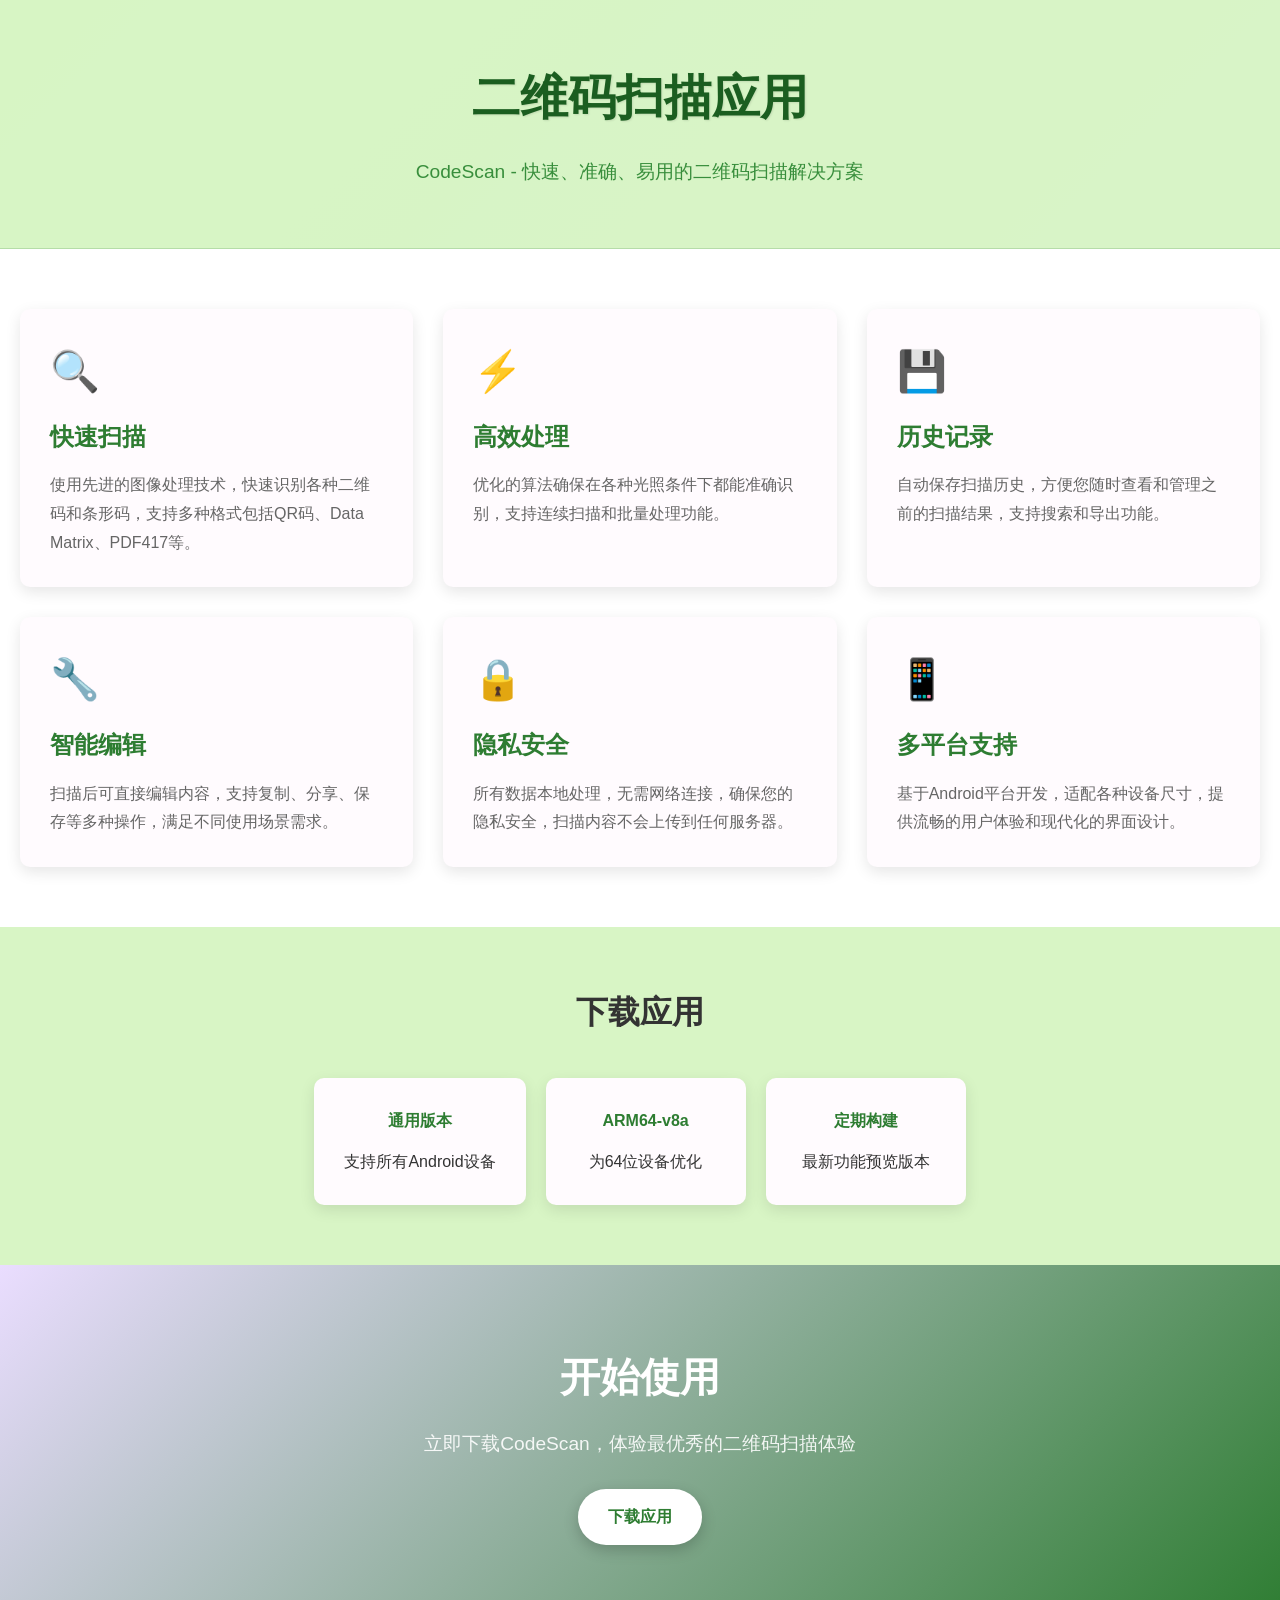
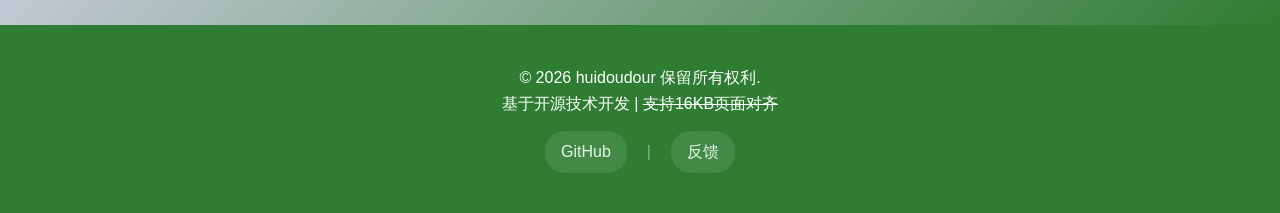
==== docs/index.html @ 85e7364e "04211723-文档变更" ====
<!DOCTYPE html>
<html lang="zh-CN">
<head>
    <meta charset="UTF-8">
    <meta name="viewport" content="width=device-width, initial-scale=1.0">
    <title>CodeScan - 二维码扫描应用</title>
    <link rel="icon" type="image/svg+xml" href="icon.svg">
    <link rel="alternate icon" type="image/png" href="ic_launcher_transparent.png">
    <style>
        * {
            margin: 0;
            padding: 0;
            box-sizing: border-box;
        }

        body {
            font-family: 'Segoe UI', Tahoma, Geneva, Verdana, sans-serif;
            line-height: 1.6;
            color: #333;
            background: linear-gradient(135deg, #D8F5C5 0%, #EADDFF 100%);
            min-height: 100vh;
        }

        .container {
            max-width: 1200px;
            margin: 0 auto;
            padding: 20px;
        }

        header {
            text-align: center;
            padding: 60px 20px;
            background: rgba(216, 245, 197, 0.9);
            border-bottom: 1px solid rgba(46, 125, 50, 0.2);
        }

        h1 {
            font-size: 3rem;
            margin-bottom: 20px;
            color: #1B5E20;
            text-shadow: 1px 1px 2px rgba(0,0,0,0.1);
        }

        .subtitle {
            font-size: 1.2rem;
            color: #388E3C;
            max-width: 600px;
            margin: 0 auto;
        }

        .features {
            display: grid;
            grid-template-columns: repeat(auto-fit, minmax(300px, 1fr));
            gap: 30px;
            padding: 60px 20px;
            background: white;
        }

        .feature-card {
            background: #FFFBFE;
            padding: 30px;
            border-radius: 10px;
            box-shadow: 0 5px 15px rgba(0,0,0,0.1);
            transition: transform 0.3s ease;
        }

        .feature-card:hover {
            transform: translateY(-5px);
        }

        .feature-card h3 {
            color: #2E7D32;
            margin-bottom: 15px;
            font-size: 1.5rem;
        }

        .feature-card p {
            color: #666;
            line-height: 1.8;
        }

        .feature-icon {
            font-size: 2.5rem;
            margin-bottom: 15px;
            display: block;
        }

        .cta-section {
            text-align: center;
            padding: 80px 20px;
            background: linear-gradient(135deg, #EADDFF 0%, #2E7D32 100%);
            color: white;
        }

        .cta-section h2 {
            font-size: 2.5rem;
            margin-bottom: 20px;
        }

        .cta-section p {
            font-size: 1.2rem;
            margin-bottom: 30px;
            opacity: 0.9;
        }

        .btn {
            display: inline-block;
            background: #fff;
            color: #2E7D32;
            padding: 15px 30px;
            text-decoration: none;
            border-radius: 50px;
            font-weight: bold;
            transition: all 0.3s ease;
            box-shadow: 0 5px 15px rgba(0,0,0,0.2);
        }

        .btn:hover {
            transform: translateY(-3px);
            box-shadow: 0 8px 25px rgba(0,0,0,0.3);
        }

        .download-section {
            padding: 60px 20px;
            background: #D8F5C5;
        }

        .download-section h2 {
            text-align: center;
            margin-bottom: 40px;
            color: #333;
            font-size: 2rem;
        }

        .download-options {
            display: flex;
            justify-content: center;
            gap: 20px;
            flex-wrap: wrap;
        }

        .download-option {
            background: #FFFBFE;
            padding: 30px;
            border-radius: 10px;
            box-shadow: 0 5px 15px rgba(0,0,0,0.1);
            text-align: center;
            min-width: 200px;
        }

        .download-option h4 {
            margin-bottom: 15px;
            color: #2E7D32;
        }

        footer {
            text-align: center;
            padding: 40px 20px;
            background: #2E7D32;
            color: white;
        }
        
        .footer-links {
            display: flex;
            justify-content: center;
            align-items: center;
            gap: 20px;
            margin-top: 15px;
        }
        
        .footer-link {
            color: #E8F5E9;
            text-decoration: none;
            padding: 8px 16px;
            border-radius: 20px;
            transition: all 0.3s ease;
            background: rgba(255, 255, 255, 0.1);
        }
        
        .footer-link:hover {
            background: rgba(255, 255, 255, 0.2);
            color: #FFFFFF;
            transform: translateY(-2px);
            box-shadow: 0 4px 8px rgba(0, 0, 0, 0.2);
        }
        
        .link-separator {
            color: #A5D6A7;
            opacity: 0.7;
        }

        @media (max-width: 768px) {
            h1 {
                font-size: 2rem;
            }
            
            .features {
                grid-template-columns: 1fr;
            }
            
            .download-options {
                flex-direction: column;
                align-items: center;
            }
        }
    </style>
</head>
<body>
    <header>
        <h1>二维码扫描应用</h1>
        <p class="subtitle">CodeScan - 快速、准确、易用的二维码扫描解决方案</p>
    </header>

    <section class="features">
        <div class="feature-card">
            <span class="feature-icon">🔍</span>
            <h3>快速扫描</h3>
            <p>使用先进的图像处理技术，快速识别各种二维码和条形码，支持多种格式包括QR码、Data Matrix、PDF417等。</p>
        </div>

        <div class="feature-card">
            <span class="feature-icon">⚡</span>
            <h3>高效处理</h3>
            <p>优化的算法确保在各种光照条件下都能准确识别，支持连续扫描和批量处理功能。</p>
        </div>

        <div class="feature-card">
            <span class="feature-icon">💾</span>
            <h3>历史记录</h3>
            <p>自动保存扫描历史，方便您随时查看和管理之前的扫描结果，支持搜索和导出功能。</p>
        </div>

        <div class="feature-card">
            <span class="feature-icon">🔧</span>
            <h3>智能编辑</h3>
            <p>扫描后可直接编辑内容，支持复制、分享、保存等多种操作，满足不同使用场景需求。</p>
        </div>

        <div class="feature-card">
            <span class="feature-icon">🔒</span>
            <h3>隐私安全</h3>
            <p>所有数据本地处理，无需网络连接，确保您的隐私安全，扫描内容不会上传到任何服务器。</p>
        </div>

        <div class="feature-card">
            <span class="feature-icon">📱</span>
            <h3>多平台支持</h3>
            <p>基于Android平台开发，适配各种设备尺寸，提供流畅的用户体验和现代化的界面设计。</p>
        </div>
    </section>

    <section class="download-section">
        <h2>下载应用</h2>
        <div class="download-options">
            <div class="download-option">
                <h4>通用版本</h4>
                <p>支持所有Android设备</p>
            </div>
            <div class="download-option">
                <h4>ARM64-v8a</h4>
                <p>为64位设备优化</p>
            </div>
            <div class="download-option">
                <h4>定期构建</h4>
                <p>最新功能预览版本</p>
            </div>
        </div>
    </section>

    <section class="cta-section">
        <h2>开始使用</h2>
        <p>立即下载CodeScan，体验最优秀的二维码扫描体验</p>
        <a href="https://github.com/huidoudour/CodeScan/releases" class="btn">下载应用</a>
    </section>

    <footer>
        <p>&copy; 2026 huidoudour 保留所有权利.</p>
        <p>基于开源技术开发 | <del>支持16KB页面对齐</del></p>
        <div class="footer-links">
            <a href="https://github.com/huidoudour" class="footer-link">GitHub</a>
            <span class="link-separator">|</span>
            <a href="https://github.com/huidoudour/CodeScan/issues" class="footer-link">反馈</a>
        </div>
    </footer>
</body>
</html>
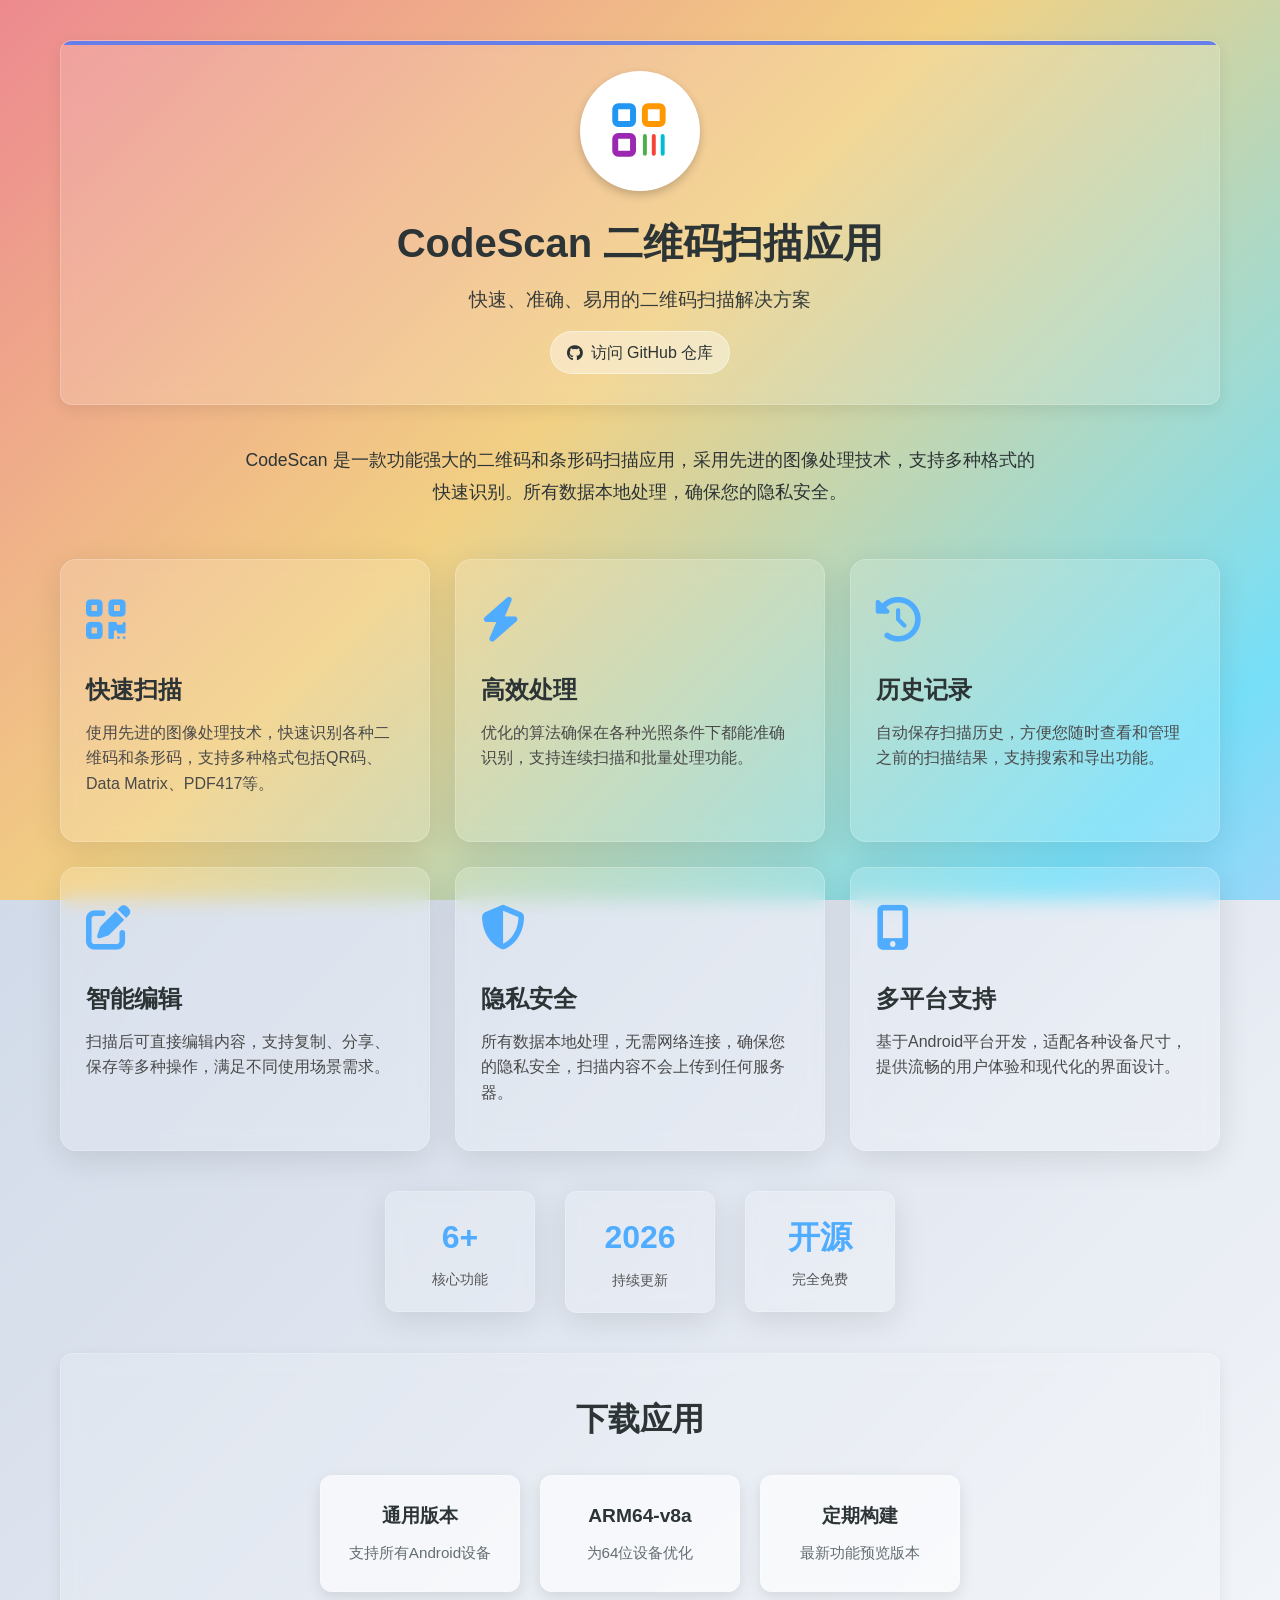
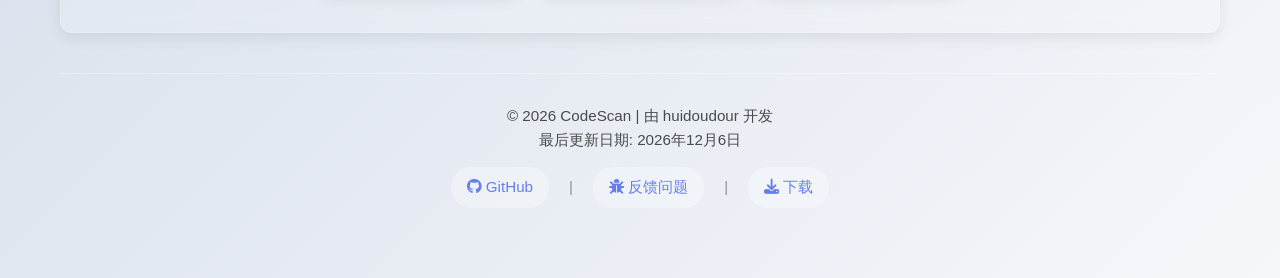
==== commit d6117588: "05022156-多彩图标，美化HTML" ====
--- a/docs/index.html
+++ b/docs/index.html
@@ -3,284 +3,135 @@
 <head>
     <meta charset="UTF-8">
     <meta name="viewport" content="width=device-width, initial-scale=1.0">
+    <meta http-equiv="Cache-Control" content="no-cache, no-store, must-revalidate">
+    <meta http-equiv="Pragma" content="no-cache">
+    <meta http-equiv="Expires" content="0">
     <title>CodeScan - 二维码扫描应用</title>
     <link rel="icon" type="image/svg+xml" href="icon.svg">
     <link rel="alternate icon" type="image/png" href="ic_launcher_transparent.png">
-    <style>
-        * {
-            margin: 0;
-            padding: 0;
-            box-sizing: border-box;
-        }
-
-        body {
-            font-family: 'Segoe UI', Tahoma, Geneva, Verdana, sans-serif;
-            line-height: 1.6;
-            color: #333;
-            background: linear-gradient(135deg, #D8F5C5 0%, #EADDFF 100%);
-            min-height: 100vh;
-        }
-
-        .container {
-            max-width: 1200px;
-            margin: 0 auto;
-            padding: 20px;
-        }
-
-        header {
-            text-align: center;
-            padding: 60px 20px;
-            background: rgba(216, 245, 197, 0.9);
-            border-bottom: 1px solid rgba(46, 125, 50, 0.2);
-        }
-
-        h1 {
-            font-size: 3rem;
-            margin-bottom: 20px;
-            color: #1B5E20;
-            text-shadow: 1px 1px 2px rgba(0,0,0,0.1);
-        }
-
-        .subtitle {
-            font-size: 1.2rem;
-            color: #388E3C;
-            max-width: 600px;
-            margin: 0 auto;
-        }
-
-        .features {
-            display: grid;
-            grid-template-columns: repeat(auto-fit, minmax(300px, 1fr));
-            gap: 30px;
-            padding: 60px 20px;
-            background: white;
-        }
-
-        .feature-card {
-            background: #FFFBFE;
-            padding: 30px;
-            border-radius: 10px;
-            box-shadow: 0 5px 15px rgba(0,0,0,0.1);
-            transition: transform 0.3s ease;
-        }
-
-        .feature-card:hover {
-            transform: translateY(-5px);
-        }
-
-        .feature-card h3 {
-            color: #2E7D32;
-            margin-bottom: 15px;
-            font-size: 1.5rem;
-        }
-
-        .feature-card p {
-            color: #666;
-            line-height: 1.8;
-        }
-
-        .feature-icon {
-            font-size: 2.5rem;
-            margin-bottom: 15px;
-            display: block;
-        }
-
-        .cta-section {
-            text-align: center;
-            padding: 80px 20px;
-            background: linear-gradient(135deg, #EADDFF 0%, #2E7D32 100%);
-            color: white;
-        }
-
-        .cta-section h2 {
-            font-size: 2.5rem;
-            margin-bottom: 20px;
-        }
-
-        .cta-section p {
-            font-size: 1.2rem;
-            margin-bottom: 30px;
-            opacity: 0.9;
-        }
-
-        .btn {
-            display: inline-block;
-            background: #fff;
-            color: #2E7D32;
-            padding: 15px 30px;
-            text-decoration: none;
-            border-radius: 50px;
-            font-weight: bold;
-            transition: all 0.3s ease;
-            box-shadow: 0 5px 15px rgba(0,0,0,0.2);
-        }
-
-        .btn:hover {
-            transform: translateY(-3px);
-            box-shadow: 0 8px 25px rgba(0,0,0,0.3);
-        }
-
-        .download-section {
-            padding: 60px 20px;
-            background: #D8F5C5;
-        }
-
-        .download-section h2 {
-            text-align: center;
-            margin-bottom: 40px;
-            color: #333;
-            font-size: 2rem;
-        }
-
-        .download-options {
-            display: flex;
-            justify-content: center;
-            gap: 20px;
-            flex-wrap: wrap;
-        }
-
-        .download-option {
-            background: #FFFBFE;
-            padding: 30px;
-            border-radius: 10px;
-            box-shadow: 0 5px 15px rgba(0,0,0,0.1);
-            text-align: center;
-            min-width: 200px;
-        }
-
-        .download-option h4 {
-            margin-bottom: 15px;
-            color: #2E7D32;
-        }
-
-        footer {
-            text-align: center;
-            padding: 40px 20px;
-            background: #2E7D32;
-            color: white;
-        }
-        
-        .footer-links {
-            display: flex;
-            justify-content: center;
-            align-items: center;
-            gap: 20px;
-            margin-top: 15px;
-        }
-        
-        .footer-link {
-            color: #E8F5E9;
-            text-decoration: none;
-            padding: 8px 16px;
-            border-radius: 20px;
-            transition: all 0.3s ease;
-            background: rgba(255, 255, 255, 0.1);
-        }
-        
-        .footer-link:hover {
-            background: rgba(255, 255, 255, 0.2);
-            color: #FFFFFF;
-            transform: translateY(-2px);
-            box-shadow: 0 4px 8px rgba(0, 0, 0, 0.2);
-        }
-        
-        .link-separator {
-            color: #A5D6A7;
-            opacity: 0.7;
-        }
-
-        @media (max-width: 768px) {
-            h1 {
-                font-size: 2rem;
-            }
-            
-            .features {
-                grid-template-columns: 1fr;
-            }
-            
-            .download-options {
-                flex-direction: column;
-                align-items: center;
-            }
-        }
-    </style>
+    <link href="https://fonts.googleapis.com/css2?family=Poppins:wght@300;400;600&display=swap" rel="stylesheet">
+    <link rel="stylesheet" href="https://cdnjs.cloudflare.com/ajax/libs/font-awesome/6.4.0/css/all.min.css">
+    <link rel="stylesheet" href="./css/style.css?v=20260502">
 </head>
 <body>
-    <header>
-        <h1>二维码扫描应用</h1>
-        <p class="subtitle">CodeScan - 快速、准确、易用的二维码扫描解决方案</p>
-    </header>
+    <div class="container">
+        <header>
+            <div class="app-icon">
+                <img src="icon.svg" alt="CodeScan Icon" onerror="this.src='./ic_icon.svg'; this.onerror=null;">
+            </div>
+            <h1>CodeScan 二维码扫描应用</h1>
+            <p class="subtitle">快速、准确、易用的二维码扫描解决方案</p>
+            <a href="https://github.com/huidoudour/CodeScan" target="_blank" class="github-link">
+                <i class="fab fa-github"></i> 访问 GitHub 仓库
+            </a>
+        </header>
 
-    <section class="features">
-        <div class="feature-card">
-            <span class="feature-icon">🔍</span>
-            <h3>快速扫描</h3>
-            <p>使用先进的图像处理技术，快速识别各种二维码和条形码，支持多种格式包括QR码、Data Matrix、PDF417等。</p>
+        <section class="intro">
+            <p>CodeScan 是一款功能强大的二维码和条形码扫描应用，采用先进的图像处理技术，支持多种格式的快速识别。所有数据本地处理，确保您的隐私安全。</p>
+        </section>
+
+        <div class="features-grid">
+            <div class="feature-card">
+                <div class="feature-icon">
+                    <i class="fas fa-qrcode"></i>
+                </div>
+                <h3 class="feature-title">快速扫描</h3>
+                <p class="feature-desc">使用先进的图像处理技术，快速识别各种二维码和条形码，支持多种格式包括QR码、Data Matrix、PDF417等。</p>
+            </div>
+
+            <div class="feature-card">
+                <div class="feature-icon">
+                    <i class="fas fa-bolt"></i>
+                </div>
+                <h3 class="feature-title">高效处理</h3>
+                <p class="feature-desc">优化的算法确保在各种光照条件下都能准确识别，支持连续扫描和批量处理功能。</p>
+            </div>
+
+            <div class="feature-card">
+                <div class="feature-icon">
+                    <i class="fas fa-history"></i>
+                </div>
+                <h3 class="feature-title">历史记录</h3>
+                <p class="feature-desc">自动保存扫描历史，方便您随时查看和管理之前的扫描结果，支持搜索和导出功能。</p>
+            </div>
+
+            <div class="feature-card">
+                <div class="feature-icon">
+                    <i class="fas fa-edit"></i>
+                </div>
+                <h3 class="feature-title">智能编辑</h3>
+                <p class="feature-desc">扫描后可直接编辑内容，支持复制、分享、保存等多种操作，满足不同使用场景需求。</p>
+            </div>
+
+            <div class="feature-card">
+                <div class="feature-icon">
+                    <i class="fas fa-shield-alt"></i>
+                </div>
+                <h3 class="feature-title">隐私安全</h3>
+                <p class="feature-desc">所有数据本地处理，无需网络连接，确保您的隐私安全，扫描内容不会上传到任何服务器。</p>
+            </div>
+
+            <div class="feature-card">
+                <div class="feature-icon">
+                    <i class="fas fa-mobile-alt"></i>
+                </div>
+                <h3 class="feature-title">多平台支持</h3>
+                <p class="feature-desc">基于Android平台开发，适配各种设备尺寸，提供流畅的用户体验和现代化的界面设计。</p>
+            </div>
         </div>
 
-        <div class="feature-card">
-            <span class="feature-icon">⚡</span>
-            <h3>高效处理</h3>
-            <p>优化的算法确保在各种光照条件下都能准确识别，支持连续扫描和批量处理功能。</p>
+        <div class="stats">
+            <div class="stat-item">
+                <div class="stat-number">6+</div>
+                <div class="stat-label">核心功能</div>
+            </div>
+            <div class="stat-item">
+                <div class="stat-number">2026</div>
+                <div class="stat-label">持续更新</div>
+            </div>
+            <div class="stat-item">
+                <div class="stat-number">开源</div>
+                <div class="stat-label">完全免费</div>
+            </div>
         </div>
 
-        <div class="feature-card">
-            <span class="feature-icon">💾</span>
-            <h3>历史记录</h3>
-            <p>自动保存扫描历史，方便您随时查看和管理之前的扫描结果，支持搜索和导出功能。</p>
-        </div>
+        <section class="download-section">
+            <h2>下载应用</h2>
+            <div class="download-options">
+                <div class="download-option">
+                    <h4>通用版本</h4>
+                    <p>支持所有Android设备</p>
+                </div>
+                <div class="download-option">
+                    <h4>ARM64-v8a</h4>
+                    <p>为64位设备优化</p>
+                </div>
+                <div class="download-option">
+                    <h4>定期构建</h4>
+                    <p>最新功能预览版本</p>
+                </div>
+            </div>
+        </section>
 
-        <div class="feature-card">
-            <span class="feature-icon">🔧</span>
-            <h3>智能编辑</h3>
-            <p>扫描后可直接编辑内容，支持复制、分享、保存等多种操作，满足不同使用场景需求。</p>
-        </div>
+        <footer>
+            <p>© 2026 CodeScan | 由 huidoudour 开发</p>
+            <p>最后更新日期: <span id="currentDate"></span></p>
+            <div class="footer-links">
+                <a href="https://github.com/huidoudour" class="footer-link" target="_blank">
+                    <i class="fab fa-github"></i> GitHub
+                </a>
+                <span class="link-separator">|</span>
+                <a href="https://github.com/huidoudour/CodeScan/issues" class="footer-link" target="_blank">
+                    <i class="fas fa-bug"></i> 反馈问题
+                </a>
+                <span class="link-separator">|</span>
+                <a href="https://github.com/huidoudour/CodeScan/releases" class="footer-link" target="_blank">
+                    <i class="fas fa-download"></i> 下载
+                </a>
+            </div>
+        </footer>
+    </div>
 
-        <div class="feature-card">
-            <span class="feature-icon">🔒</span>
-            <h3>隐私安全</h3>
-            <p>所有数据本地处理，无需网络连接，确保您的隐私安全，扫描内容不会上传到任何服务器。</p>
-        </div>
-
-        <div class="feature-card">
-            <span class="feature-icon">📱</span>
-            <h3>多平台支持</h3>
-            <p>基于Android平台开发，适配各种设备尺寸，提供流畅的用户体验和现代化的界面设计。</p>
-        </div>
-    </section>
-
-    <section class="download-section">
-        <h2>下载应用</h2>
-        <div class="download-options">
-            <div class="download-option">
-                <h4>通用版本</h4>
-                <p>支持所有Android设备</p>
-            </div>
-            <div class="download-option">
-                <h4>ARM64-v8a</h4>
-                <p>为64位设备优化</p>
-            </div>
-            <div class="download-option">
-                <h4>定期构建</h4>
-                <p>最新功能预览版本</p>
-            </div>
-        </div>
-    </section>
-
-    <section class="cta-section">
-        <h2>开始使用</h2>
-        <p>立即下载CodeScan，体验最优秀的二维码扫描体验</p>
-        <a href="https://github.com/huidoudour/CodeScan/releases" class="btn">下载应用</a>
-    </section>
-
-    <footer>
-        <p>&copy; 2026 huidoudour 保留所有权利.</p>
-        <p>基于开源技术开发 | <del>支持16KB页面对齐</del></p>
-        <div class="footer-links">
-            <a href="https://github.com/huidoudour" class="footer-link">GitHub</a>
-            <span class="link-separator">|</span>
-            <a href="https://github.com/huidoudour/CodeScan/issues" class="footer-link">反馈</a>
-        </div>
-    </footer>
+    <script src="./js/main.js"></script>
 </body>
 </html>
--- a/docs/css/style.css
+++ b/docs/css/style.css
@@ -0,0 +1,608 @@
+/* CodeScan 项目页面样式 - 基于 huidoudour.github.io 设计风格 */
+* {
+    margin: 0;
+    padding: 0;
+    box-sizing: border-box;
+    font-family: 'Segoe UI', 'Microsoft YaHei', sans-serif;
+}
+
+:root {
+    --primary-color: #4facfe;
+    --secondary-color: #00f2fe;
+    --accent-color: #43e97b;
+    --dark-color: #2d3436;
+    --light-color: #f5f6fa;
+    --glass-color: rgba(255, 255, 255, 0.15);
+    --text-color: #2d3436;
+    --text-light: #636e72;
+    --card-bg: #ffffff;
+    --shadow: 0 5px 15px rgba(0, 0, 0, 0.08);
+    --transition: all 0.3s ease;
+}
+
+body {
+    font-family: 'Poppins', 'Segoe UI', 'Microsoft YaHei', sans-serif;
+    background: linear-gradient(135deg, #f5f7fa 0%, #c3cfe2 100%);
+    background: -webkit-linear-gradient(135deg, #f5f7fa 0%, #c3cfe2 100%);
+    color: var(--text-color);
+    line-height: 1.6;
+    min-height: 100vh;
+    padding: 20px;
+    position: relative;
+    overflow-x: hidden;
+}
+
+/* Background Animation */
+body::before {
+    content: '';
+    position: fixed;
+    top: 0;
+    left: 0;
+    width: 100%;
+    height: 100%;
+    z-index: -1;
+    background: linear-gradient(-45deg, #ff6b6b, #feca57, #48dbfb, #ff9ff3, #54a0ff, #5f27cd, #01a3a4, #f368e0, #ff6348, #7bed9f);
+    background: -webkit-linear-gradient(-45deg, #ff6b6b, #feca57, #48dbfb, #ff9ff3, #54a0ff, #5f27cd, #01a3a4, #f368e0, #ff6348, #7bed9f);
+    background-size: 400% 400%;
+    -webkit-background-size: 400% 400%;
+    animation: gradient 30s ease infinite;
+    -webkit-animation: gradient 30s ease infinite;
+    opacity: 0.7;
+}
+
+@keyframes gradient {
+    0% { background-position: 0% 50%; }
+    50% { background-position: 100% 50%; }
+    100% { background-position: 0% 50%; }
+}
+
+.container {
+    max-width: 1200px;
+    margin: 0 auto;
+    padding: 20px;
+}
+
+header {
+    text-align: center;
+    margin-bottom: 40px;
+    padding: 30px 20px;
+    border-radius: 12px;
+    background: var(--glass-color);
+    backdrop-filter: blur(10px);
+    -webkit-backdrop-filter: blur(10px);
+    border: 1px solid rgba(255, 255, 255, 0.2);
+    color: var(--dark-color);
+    box-shadow: var(--shadow);
+    position: relative;
+    overflow: hidden;
+    animation: slideInDown 0.8s ease-out;
+}
+
+header::before {
+    content: "";
+    position: absolute;
+    top: 0;
+    left: 0;
+    right: 0;
+    height: 4px;
+    background: #667eea;
+}
+
+.app-icon {
+    width: 120px;
+    height: 120px;
+    border-radius: 50%;
+    border: 5px solid rgba(255, 255, 255, 0.3);
+    margin: 0 auto 20px;
+    background-color: #fff;
+    display: flex;
+    align-items: center;
+    justify-content: center;
+    box-shadow: 0 4px 10px rgba(0, 0, 0, 0.2);
+    animation: float 3s ease-in-out infinite;
+    overflow: hidden;
+}
+
+.app-icon img {
+    width: 100%;
+    height: 100%;
+    object-fit: cover;
+}
+
+.app-icon i {
+    font-size: 60px;
+    color: #2c3e50;
+}
+
+h1 {
+    font-size: 2.5rem;
+    margin-bottom: 10px;
+    font-weight: 700;
+    color: #2d3436;
+    animation: fadeInUp 0.8s ease-out;
+}
+
+.subtitle {
+    font-size: 1.2rem;
+    opacity: 0.95;
+    max-width: 600px;
+    margin: 0 auto;
+    color: #2d3436;
+    animation: fadeInUp 1s ease-out;
+}
+
+.github-link {
+    display: inline-flex;
+    align-items: center;
+    gap: 8px;
+    margin-top: 15px;
+    color: #2d3436;
+    text-decoration: none;
+    background: rgba(255, 255, 255, 0.4);
+    padding: 8px 16px;
+    border-radius: 30px;
+    transition: var(--transition);
+    animation: fadeInUp 1.2s ease-out;
+    border: 1px solid rgba(255, 255, 255, 0.4);
+    font-weight: 500;
+}
+
+.github-link:hover {
+    background: rgba(255, 255, 255, 0.5);
+    transform: translateY(-2px);
+    box-shadow: 0 5px 15px rgba(0, 0, 0, 0.1);
+    color: var(--primary-color);
+}
+
+.intro {
+    text-align: center;
+    max-width: 800px;
+    margin: 0 auto 50px;
+    font-size: 1.1rem;
+    color: #2d3436;
+    line-height: 1.8;
+    font-weight: 500;
+    animation: fadeInUp 1.4s ease-out;
+}
+
+.features-grid {
+    display: grid;
+    grid-template-columns: repeat(auto-fill, minmax(320px, 1fr));
+    gap: 25px;
+    margin-bottom: 40px;
+}
+
+.feature-card {
+    background: var(--glass-color);
+    backdrop-filter: blur(10px);
+    -webkit-backdrop-filter: blur(10px);
+    border: 1px solid rgba(255, 255, 255, 0.2);
+    border-radius: 16px;
+    padding: 25px;
+    box-shadow: 0 8px 32px rgba(0, 0, 0, 0.1);
+    transition: var(--transition);
+    display: flex;
+    flex-direction: column;
+    height: 100%;
+    position: relative;
+    overflow: hidden;
+    animation: fadeInUp 0.6s ease forwards;
+    opacity: 0;
+    user-select: none;
+    -webkit-user-select: none;
+    -moz-user-select: none;
+    -ms-user-select: none;
+}
+
+.feature-card::before {
+    content: "";
+    position: absolute;
+    top: 0;
+    left: 0;
+    width: 100%;
+    height: 100%;
+    background: linear-gradient(135deg, rgba(102, 126, 234, 0.1) 0%, rgba(118, 75, 162, 0.1) 100%);
+    z-index: 0;
+    opacity: 0;
+    transition: opacity 0.4s ease;
+    pointer-events: none;
+}
+
+.feature-card::after {
+    content: "";
+    position: absolute;
+    top: 0;
+    left: 0;
+    width: 100%;
+    height: 4px;
+    background: #667eea;
+    transform: scaleX(0);
+    -webkit-transform: scaleX(0);
+    transition: transform 0.4s ease;
+    -webkit-transition: transform 0.4s ease;
+    transform-origin: left;
+    -webkit-transform-origin: left;
+    z-index: 1;
+}
+
+@keyframes gradientShift {
+    0% { background-position: 0% center; }
+    50% { background-position: 100% center; }
+    100% { background-position: 0% center; }
+}
+
+.feature-card:hover {
+    transform: translateY(-8px);
+    box-shadow: 0 15px 40px rgba(102, 126, 234, 0.2);
+    border-color: rgba(102, 126, 234, 0.3);
+}
+
+.feature-card:hover::before {
+    opacity: 1;
+}
+
+.feature-card:hover::after {
+    transform: scaleX(1);
+}
+
+.feature-icon {
+    font-size: 2.8rem;
+    color: var(--primary-color);
+    margin-bottom: 15px;
+    position: relative;
+    z-index: 1;
+}
+
+.feature-title {
+    font-size: 1.5rem;
+    font-weight: 600;
+    margin-bottom: 10px;
+    color: #2d3436;
+    position: relative;
+    z-index: 1;
+    transition: color 0.3s ease;
+    display: flex;
+    align-items: center;
+    flex-wrap: wrap;
+    gap: 8px;
+}
+
+.feature-card:hover .feature-title {
+    color: var(--primary-color);
+}
+
+.feature-desc {
+    color: #4a4a4a;
+    margin-bottom: 20px;
+    flex-grow: 1;
+    line-height: 1.6;
+    position: relative;
+    z-index: 1;
+    font-weight: 400;
+}
+
+.download-section {
+    text-align: center;
+    padding: 40px 20px;
+    margin: 40px 0;
+    background: var(--glass-color);
+    backdrop-filter: blur(10px);
+    -webkit-backdrop-filter: blur(10px);
+    border: 1px solid rgba(255, 255, 255, 0.2);
+    border-radius: 12px;
+    box-shadow: var(--shadow);
+    animation: fadeInUp 1.6s ease-out;
+}
+
+.download-section h2 {
+    font-size: 2rem;
+    margin-bottom: 30px;
+    color: #2d3436;
+}
+
+.download-options {
+    display: flex;
+    justify-content: center;
+    gap: 20px;
+    flex-wrap: wrap;
+}
+
+.download-option {
+    background: rgba(255, 255, 255, 0.6);
+    padding: 25px;
+    border-radius: 12px;
+    box-shadow: 0 5px 15px rgba(0, 0, 0, 0.1);
+    text-align: center;
+    min-width: 200px;
+    transition: var(--transition);
+    border: 1px solid rgba(255, 255, 255, 0.3);
+}
+
+.download-option:hover {
+    transform: translateY(-5px);
+    box-shadow: 0 10px 25px rgba(0, 0, 0, 0.15);
+    background: rgba(255, 255, 255, 0.8);
+}
+
+.download-option h4 {
+    margin-bottom: 10px;
+    color: #2d3436;
+    font-size: 1.2rem;
+}
+
+.download-option p {
+    color: #636e72;
+    font-size: 0.95rem;
+}
+
+.cta-section {
+    text-align: center;
+    padding: 60px 20px;
+    margin: 40px 0;
+    background: linear-gradient(135deg, #667eea 0%, #764ba2 100%);
+    border-radius: 12px;
+    color: white;
+    box-shadow: 0 10px 30px rgba(102, 126, 234, 0.3);
+    animation: fadeInUp 1.8s ease-out;
+}
+
+.cta-section h2 {
+    font-size: 2.2rem;
+    margin-bottom: 20px;
+}
+
+.cta-section p {
+    font-size: 1.2rem;
+    margin-bottom: 30px;
+    opacity: 0.95;
+}
+
+.btn {
+    display: inline-block;
+    background: white;
+    color: #667eea;
+    padding: 15px 35px;
+    text-decoration: none;
+    border-radius: 50px;
+    font-weight: bold;
+    transition: var(--transition);
+    box-shadow: 0 5px 15px rgba(0, 0, 0, 0.2);
+    font-size: 1.1rem;
+}
+
+.btn:hover {
+    transform: translateY(-3px);
+    box-shadow: 0 8px 25px rgba(0, 0, 0, 0.3);
+    background: #f8f9fa;
+}
+
+footer {
+    text-align: center;
+    padding: 30px;
+    margin-top: 40px;
+    color: #4a4a4a;
+    border-top: 1px solid rgba(255, 255, 255, 0.3);
+    font-size: 0.95rem;
+    animation: fadeIn 2s ease-out;
+}
+
+.footer-links {
+    display: flex;
+    justify-content: center;
+    align-items: center;
+    gap: 20px;
+    margin-top: 15px;
+    flex-wrap: wrap;
+}
+
+.footer-link {
+    color: #667eea;
+    text-decoration: none;
+    padding: 8px 16px;
+    border-radius: 20px;
+    transition: var(--transition);
+    background: rgba(255, 255, 255, 0.3);
+    font-weight: 500;
+}
+
+.footer-link:hover {
+    background: rgba(255, 255, 255, 0.5);
+    color: #764ba2;
+    transform: translateY(-2px);
+    box-shadow: 0 4px 8px rgba(0, 0, 0, 0.1);
+}
+
+.link-separator {
+    color: #636e72;
+    opacity: 0.7;
+}
+
+.stats {
+    display: flex;
+    justify-content: center;
+    gap: 30px;
+    margin-top: 20px;
+    flex-wrap: wrap;
+    animation: fadeInUp 1.6s ease-out;
+}
+
+.stat-item {
+    background: var(--glass-color);
+    backdrop-filter: blur(10px);
+    -webkit-backdrop-filter: blur(10px);
+    border: 1px solid rgba(255, 255, 255, 0.2);
+    padding: 20px 30px;
+    border-radius: 12px;
+    box-shadow: 0 8px 32px rgba(0, 0, 0, 0.1);
+    min-width: 150px;
+    text-align: center;
+    transition: var(--transition);
+    user-select: none;
+    -webkit-user-select: none;
+    -moz-user-select: none;
+    -ms-user-select: none;
+}
+
+.stat-item:hover {
+    transform: translateY(-5px) scale(1.05);
+    box-shadow: 0 12px 40px rgba(79, 172, 254, 0.2);
+    border-color: rgba(79, 172, 254, 0.3);
+}
+
+.stat-number {
+    font-size: 2rem;
+    font-weight: 700;
+    color: var(--primary-color);
+    display: block;
+}
+
+.stat-label {
+    font-size: 0.9rem;
+    color: #555;
+    margin-top: 5px;
+    display: block;
+    font-weight: 500;
+}
+
+@media (max-width: 768px) {
+    .features-grid {
+        grid-template-columns: 1fr;
+    }
+    
+    h1 {
+        font-size: 2rem;
+    }
+    
+    header {
+        padding: 20px 15px;
+    }
+    
+    .stats {
+        flex-direction: column;
+        align-items: center;
+        gap: 15px;
+    }
+    
+    .stat-item {
+        width: 100%;
+        max-width: 250px;
+    }
+    
+    .app-icon {
+        width: 100px;
+        height: 100px;
+    }
+    
+    .app-icon i {
+        font-size: 45px;
+    }
+    
+    .download-options {
+        flex-direction: column;
+        align-items: center;
+    }
+    
+    .footer-links {
+        flex-direction: column;
+        gap: 10px;
+    }
+    
+    .link-separator {
+        display: none;
+    }
+}
+
+/* 动画效果 */
+@keyframes fadeInUp {
+    from {
+        opacity: 0;
+        transform: translateY(20px);
+    }
+    to {
+        opacity: 1;
+        transform: translateY(0);
+    }
+}
+
+@keyframes fadeIn {
+    from { opacity: 0; }
+    to { opacity: 1; }
+}
+
+@keyframes slideInDown {
+    from {
+        opacity: 0;
+        transform: translateY(-30px);
+    }
+    to {
+        opacity: 1;
+        transform: translateY(0);
+    }
+}
+
+@keyframes float {
+    0% { transform: translateY(0px); }
+    50% { transform: translateY(-10px); }
+    100% { transform: translateY(0px); }
+}
+
+@keyframes rotateGradient {
+    0% { transform: rotate(0deg); }
+    100% { transform: rotate(360deg); }
+}
+
+.feature-card:nth-child(1) { animation-delay: 0.1s; }
+.feature-card:nth-child(2) { animation-delay: 0.2s; }
+.feature-card:nth-child(3) { animation-delay: 0.3s; }
+.feature-card:nth-child(4) { animation-delay: 0.4s; }
+.feature-card:nth-child(5) { animation-delay: 0.5s; }
+.feature-card:nth-child(6) { animation-delay: 0.6s; }
+
+/* 滚动条样式 */
+::-webkit-scrollbar {
+    width: 8px;
+}
+
+::-webkit-scrollbar-track {
+    background: #f1f1f1;
+}
+
+::-webkit-scrollbar-thumb {
+    background: #c1c1c1;
+    border-radius: 4px;
+}
+
+::-webkit-scrollbar-thumb:hover {
+    background: #a8a8a8;
+}
+
+/* 返回顶部按钮 */
+.back-to-top {
+    position: fixed;
+    bottom: 30px;
+    right: 30px;
+    width: 50px;
+    height: 50px;
+    background: var(--primary-color);
+    color: white;
+    border-radius: 50%;
+    display: flex;
+    align-items: center;
+    justify-content: center;
+    cursor: pointer;
+    opacity: 0;
+    transform: translateY(20px);
+    transition: var(--transition);
+    z-index: 1000;
+    box-shadow: 0 4px 10px rgba(0, 0, 0, 0.2);
+}
+
+.back-to-top.show {
+    opacity: 1;
+    transform: translateY(0);
+}
+
+.back-to-top:hover {
+    background: var(--secondary-color);
+    transform: translateY(-2px);
+}
